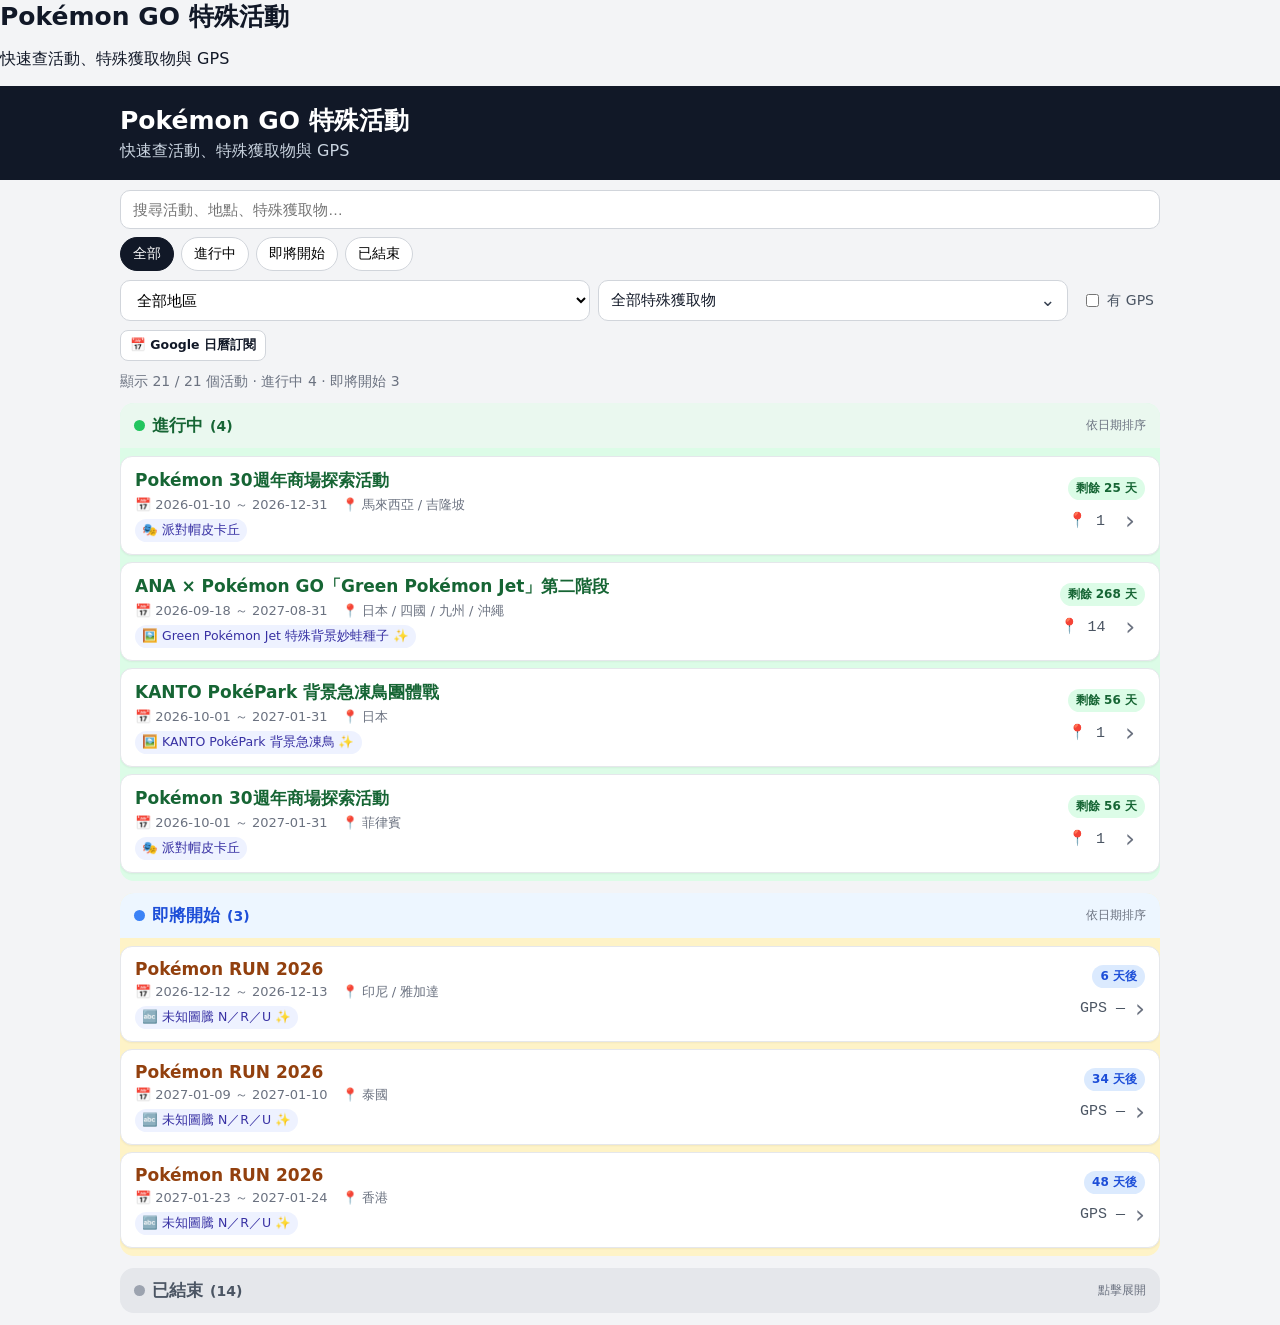
==== index.html @ 762e7114 "Add desktop sidebar shell" ====
<!doctype html><html lang="zh-Hant"><head><meta charset="utf-8"><meta name="viewport" content="width=device-width,initial-scale=1"><meta name="theme-color" content="#111827"><title>Pokémon GO 特殊活動</title><link rel="stylesheet" href="style.css"></head><body>
<div class="appShell"><aside class="desktopSide"><div class="sidebrand"><h1>Pokémon GO 特殊活動</h1><p>快速查活動、特殊獲取物與 GPS</p></div></aside><div class="mainPane"><header><div class="wrap"><h1>Pokémon GO 特殊活動</h1><p>快速查活動、特殊獲取物與 GPS</p></div></header>
<main class="wrap"><section class="toolbar">
<input id="q" type="search" placeholder="搜尋活動、地點、特殊獲取物…">
<div class="quick" id="quick"><button data-status="" class="on">全部</button><button data-status="active">進行中</button><button data-status="upcoming">即將開始</button><button data-status="ended">已結束</button></div>
<div class="filters"><select id="region" aria-label="地區"><option value="">全部地區</option></select><details class="rewardfilter" id="rewardFilter"><summary id="rewardSummary">全部特殊獲取物</summary><div class="rewardmenu" id="rewardMenu"></div></details><label class="toggle"><input id="gpsOnly" type="checkbox"> 有 GPS</label></div>
<details class="calendarbox"><summary class="btn calendarbtn">📅 Google 日曆訂閱</summary><div class="calendarhelp"><div>① 複製 ICS 訂閱網址</div><div>② Google Calendar「其他日曆」→「透過網址」</div><div>③ 貼上網址並新增日曆</div><input id="calendarUrl" class="calendarurl" type="text" readonly value="https://sometools-fox.github.io/pokemon-go-special-events/calendar.ics"><button id="copyCalendarUrl" class="btn primary" type="button">複製訂閱網址</button></div></details>
</section><div class="summary" id="summary"></div><div id="events"></div><div id="empty" class="empty" hidden>找不到符合條件的活動</div></main></div></div>
<div id="toast" class="toast"></div><script src="app.js"></script></body></html>
---- style.css ----
*{box-sizing:border-box}body{margin:0;background:#f3f4f6;color:#111827;font-family:system-ui,-apple-system,"Noto Sans TC",sans-serif}header{background:#111827;color:#fff;padding:18px 0}.wrap{width:min(1040px,calc(100% - 24px));margin:auto}h1{margin:0;font-size:25px}header p{margin:4px 0 0;color:#cbd5e1}.toolbar{position:sticky;top:0;z-index:3;background:#f3f4f6;padding:10px 0 8px}input[type=search],select{width:100%;padding:10px 12px;border:1px solid #d1d5db;border-radius:10px;background:#fff;font-size:15px}.quick{display:flex;gap:7px;overflow:auto;padding:8px 0 1px}.quick button{white-space:nowrap;border:1px solid #d1d5db;background:#fff;border-radius:999px;padding:7px 12px;font-size:14px}.quick button.on{background:#111827;color:#fff;border-color:#111827}.filters{display:grid;grid-template-columns:minmax(180px,1fr) minmax(220px,1fr) auto;gap:8px;margin-top:8px;align-items:center}.toggle{display:flex;align-items:center;gap:5px;margin:0;padding:0 6px;font-size:14px;color:#4b5563;white-space:nowrap}.rewardfilter{position:relative}.rewardfilter>summary{list-style:none;width:100%;padding:10px 36px 10px 12px;border:1px solid #d1d5db;border-radius:10px;background:#fff;font-size:15px;font-weight:400;cursor:pointer;position:relative}.rewardfilter>summary::-webkit-details-marker{display:none}.rewardfilter>summary:after{content:'⌄';position:absolute;right:12px;top:8px;font-size:18px;color:#374151}.rewardmenu{position:absolute;z-index:8;top:calc(100% + 4px);left:0;right:0;max-height:260px;overflow:auto;padding:6px;background:#fff;border:1px solid #d1d5db;border-radius:10px;box-shadow:0 8px 20px #00000018}.rewardmenu label{display:flex;align-items:center;gap:7px;padding:7px 6px;border-radius:7px;font-size:14px;cursor:pointer}.rewardmenu label:hover{background:#f3f4f6}.summary{margin:4px 0 9px;color:#6b7280;font-size:14px}.card{background:#fff;border:1px solid #e5e7eb;border-radius:14px;padding:15px;margin:11px 0;box-shadow:0 1px 2px #0000000d}.top{display:flex;gap:10px;justify-content:space-between;align-items:flex-start}.card h2{font-size:19px;margin:0 0 5px}.meta{font-size:14px;color:#6b7280}.badge{white-space:nowrap;border-radius:999px;padding:4px 9px;font-size:12px;font-weight:700}.active{background:#dcfce7;color:#166534}.upcoming{background:#fef3c7;color:#92400e}.ended{background:#e5e7eb;color:#4b5563}.rewards{margin:10px 0 4px}.reward{display:inline-flex;align-items:center;gap:3px;background:#eef2ff;color:#3730a3;border-radius:999px;padding:4px 8px;margin:2px 3px 2px 0;font-size:12.5px}.reward small{opacity:.68}.details{border-top:1px solid #eee;margin-top:10px;padding-top:9px}summary{cursor:pointer;font-weight:700}.bulk{margin:9px 0 4px}.loc{display:grid;grid-template-columns:minmax(130px,1fr) minmax(150px,.8fr) auto;align-items:center;gap:8px;padding:8px 0;border-bottom:1px dashed #e5e7eb}.loc:last-child{border:0}.locname{font-weight:650}.gps{font:15px ui-monospace,SFMono-Regular,Menlo,monospace;color:#4b5563;white-space:nowrap}.locactions{display:flex;gap:5px}.btn{border:1px solid #d1d5db;background:#fff;border-radius:8px;padding:6px 9px;cursor:pointer;font-size:12.5px}.btn.primary{background:#111827;color:#fff;border-color:#111827}.source{margin-top:10px;font-size:13px}.source a{color:#2563eb;word-break:break-all}.empty{text-align:center;padding:45px;color:#6b7280}.toast{position:fixed;left:50%;bottom:24px;transform:translateX(-50%) translateY(20px);background:#111827;color:#fff;padding:9px 14px;border-radius:999px;font-size:13px;opacity:0;pointer-events:none;transition:.2s;z-index:10}.toast.show{opacity:1;transform:translateX(-50%) translateY(0)}
@media(max-width:650px){header{padding:15px 0}h1{font-size:22px}.wrap{width:min(100% - 12px,1040px)}.toolbar{padding-top:7px}.card{padding:13px 12px;margin:8px 0}.top{display:block}.badge{display:inline-block;margin:4px 0}.card h2{font-size:18px}.reward{font-size:12px;padding:4px 7px}.loc{grid-template-columns:1fr auto;gap:3px 8px;padding:7px 0}.gps{grid-column:1/2}.locactions{grid-column:2;grid-row:1/3}.btn{padding:6px 8px}.locnote{grid-column:1/-1}.filters{grid-template-columns:1fr 1fr;gap:7px}.toggle{grid-column:1/-1;padding:2px 2px}.rewardmenu{position:fixed;left:12px;right:12px;top:auto;max-height:45vh}}
.titlelink{color:inherit;text-decoration:none}.cardfoot{display:flex;align-items:center;justify-content:space-between;border-top:1px solid #eee;margin-top:10px;padding-top:9px}.detailbtn{font-size:13px;font-weight:700;color:#2563eb;text-decoration:none}.detailhead{display:flex;align-items:center;gap:16px}.detailhead h1{font-size:20px}.back{color:#fff;text-decoration:none;font-size:14px}.detailcard{background:#fff;border:1px solid #e5e7eb;border-radius:14px;padding:20px;margin:14px 0}.detailtitle{font-size:25px;margin:0 0 8px}.detailactions{display:flex;gap:8px;flex-wrap:wrap;margin:16px 0}.detailcard section{border-top:1px solid #e5e7eb;margin-top:18px;padding-top:12px}.detailcard h3{margin:0 0 9px;font-size:17px}.detailreward{display:flex;width:max-content;max-width:100%;flex-wrap:wrap}.rewardnote{width:100%;font-size:11px;color:#6b7280;margin-left:22px}@media(max-width:650px){.detailcard{padding:14px 12px;margin:8px 0}.detailtitle{font-size:21px}.detailhead{gap:10px}.detailhead h1{font-size:18px}}
.calendarbox{margin-top:9px}.calendarbtn{font-weight:700}.calendarhelp{margin-top:7px;padding:10px 12px;background:#fff;border:1px solid #d1d5db;border-radius:10px;font-size:13px;line-height:1.7;color:#4b5563}.calendarhelp .btn{margin-top:7px}

.calendarbox>summary{display:inline-block;list-style:none}.calendarbox>summary::-webkit-details-marker{display:none}.calendarurl{width:100%;margin-top:8px;padding:8px 9px;border:1px solid #d1d5db;border-radius:8px;background:#f9fafb;font-size:12px}

.badge.unknown{background:#fee2e2;color:#991b1b}

.eventgroup{margin:12px 0;border-radius:14px;overflow:hidden}.eventgroup>summary{list-style:none;display:flex;justify-content:space-between;align-items:center;padding:11px 14px;background:#eaf8ef;color:#166534;font-size:17px}.eventgroup>summary::-webkit-details-marker{display:none}.eventgroup>summary span{display:flex;align-items:center;gap:7px}.eventgroup>summary i{width:11px;height:11px;border-radius:50%;background:#22c55e}.eventgroup>summary b{font-size:14px}.eventgroup>summary small{font-size:12px;font-weight:500;color:#6b7280}.eventgroup.upcoming>summary{background:#edf6ff;color:#1d4ed8}.eventgroup.upcoming>summary i{background:#3b82f6}.eventgroup.unknown>summary{background:#fff1f2;color:#991b1b}.eventgroup.unknown>summary i{background:#ef4444}.eventgroup.ended>summary{background:#e5e7eb;color:#4b5563}.eventgroup.ended>summary i{background:#9ca3af}.groupcards{padding:1px 0}.compactcard{padding:0;margin:7px 0;border-radius:12px;overflow:hidden}.cardmain{display:flex;align-items:center;justify-content:space-between;gap:12px;padding:12px 14px;color:inherit;text-decoration:none}.compactbody{min-width:0;flex:1}.compacttitle{display:flex;align-items:center;gap:8px}.compacttitle h2{margin:0;font-size:17px;white-space:nowrap;overflow:hidden;text-overflow:ellipsis}.compacttitle .badge{display:none}.compactmeta{display:flex;gap:14px;flex-wrap:wrap;margin-top:4px;color:#6b7280;font-size:13px}.compactrewards{margin-top:5px;white-space:nowrap;overflow:hidden;text-overflow:ellipsis}.compactrewards .reward{margin:0 4px 0 0;padding:3px 7px}.moretag{font-size:12px;color:#6b7280}.compactside{display:grid;grid-template-columns:auto auto;align-items:center;gap:6px 10px;flex:0 0 auto}.countdown{grid-column:1/3;justify-self:end;border-radius:999px;padding:3px 8px;font-size:12px}.countdown.active{background:#dcfce7;color:#166534}.countdown.upcoming{background:#dbeafe;color:#1d4ed8}.gpscount{font:15px ui-monospace,SFMono-Regular,Menlo,monospace;color:#4b5563;white-space:nowrap}.chevron{font-size:25px;color:#6b7280}.compactcard:hover{border-color:#cbd5e1;box-shadow:0 2px 6px #0000000d}
@media(max-width:650px){.eventgroup{margin:8px 0}.eventgroup>summary{padding:10px 11px;font-size:16px}.eventgroup>summary small{display:none}.cardmain{padding:10px;gap:7px}.compacttitle{align-items:flex-start}.compacttitle h2{font-size:15px;white-space:normal;display:-webkit-box;-webkit-line-clamp:2;-webkit-box-orient:vertical}.compacttitle .badge{display:inline-block;margin:0;font-size:10px;padding:3px 6px}.compactmeta{display:block;margin-top:3px;font-size:12px}.compactmeta span{display:block;white-space:nowrap;overflow:hidden;text-overflow:ellipsis}.compactrewards{margin-top:4px}.compactrewards .reward{font-size:11px;padding:3px 5px}.compactside{display:flex;flex-direction:column;gap:4px;align-items:flex-end}.countdown{font-size:10.5px;padding:3px 6px}.gpscount{font-size:14px}.chevron{display:none}}
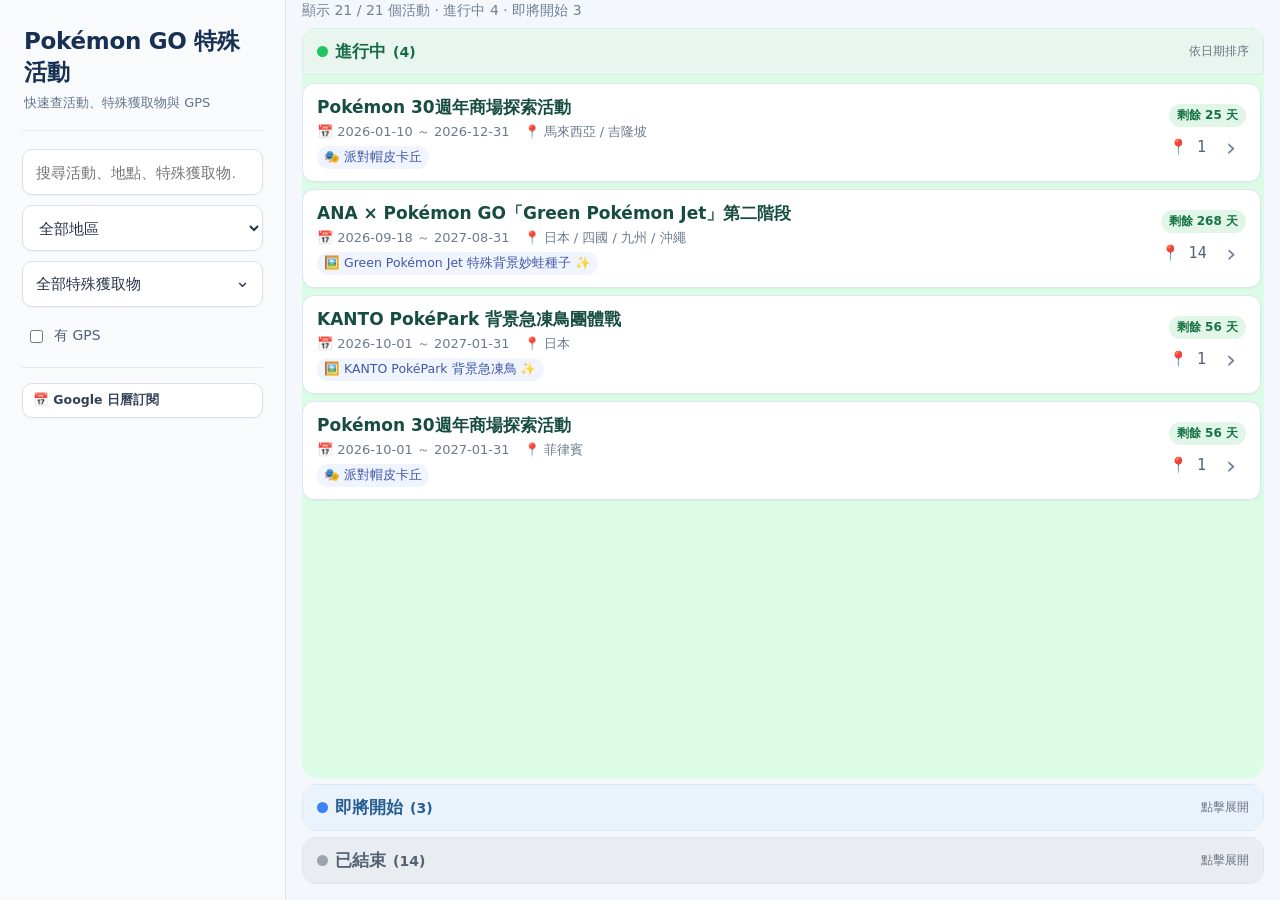
==== commit e9e2c054: "Bust cached desktop CSS and JS assets" ====
--- a/index.html
+++ b/index.html
@@ -1,4 +1,4 @@
-<!doctype html><html lang="zh-Hant"><head><meta charset="utf-8"><meta name="viewport" content="width=device-width,initial-scale=1"><meta name="theme-color" content="#111827"><title>Pokémon GO 特殊活動</title><link rel="stylesheet" href="style.css"></head><body>
+<!doctype html><html lang="zh-Hant"><head><meta charset="utf-8"><meta name="viewport" content="width=device-width,initial-scale=1"><meta name="theme-color" content="#111827"><title>Pokémon GO 特殊活動</title><link rel="stylesheet" href="style.css?v=20261005-2"></head><body>
 <div class="appShell"><aside class="desktopSide"><div class="sidebrand"><h1>Pokémon GO 特殊活動</h1><p>快速查活動、特殊獲取物與 GPS</p></div></aside><div class="mainPane"><header><div class="wrap"><h1>Pokémon GO 特殊活動</h1><p>快速查活動、特殊獲取物與 GPS</p></div></header>
 <main class="wrap"><section class="toolbar">
 <input id="q" type="search" placeholder="搜尋活動、地點、特殊獲取物…">
@@ -6,4 +6,4 @@
 <div class="filters"><select id="region" aria-label="地區"><option value="">全部地區</option></select><details class="rewardfilter" id="rewardFilter"><summary id="rewardSummary">全部特殊獲取物</summary><div class="rewardmenu" id="rewardMenu"></div></details><label class="toggle"><input id="gpsOnly" type="checkbox"> 有 GPS</label></div>
 <details class="calendarbox"><summary class="btn calendarbtn">📅 Google 日曆訂閱</summary><div class="calendarhelp"><div>① 複製 ICS 訂閱網址</div><div>② Google Calendar「其他日曆」→「透過網址」</div><div>③ 貼上網址並新增日曆</div><input id="calendarUrl" class="calendarurl" type="text" readonly value="https://sometools-fox.github.io/pokemon-go-special-events/calendar.ics"><button id="copyCalendarUrl" class="btn primary" type="button">複製訂閱網址</button></div></details>
 </section><div class="summary" id="summary"></div><div id="events"></div><div id="empty" class="empty" hidden>找不到符合條件的活動</div></main></div></div>
-<div id="toast" class="toast"></div><script src="app.js"></script></body></html>+<div id="toast" class="toast"></div><script src="app.js?v=20261005-2"></script></body></html>
--- a/style.css
+++ b/style.css
@@ -9,3 +9,66 @@
 
 .eventgroup{margin:12px 0;border-radius:14px;overflow:hidden}.eventgroup>summary{list-style:none;display:flex;justify-content:space-between;align-items:center;padding:11px 14px;background:#eaf8ef;color:#166534;font-size:17px}.eventgroup>summary::-webkit-details-marker{display:none}.eventgroup>summary span{display:flex;align-items:center;gap:7px}.eventgroup>summary i{width:11px;height:11px;border-radius:50%;background:#22c55e}.eventgroup>summary b{font-size:14px}.eventgroup>summary small{font-size:12px;font-weight:500;color:#6b7280}.eventgroup.upcoming>summary{background:#edf6ff;color:#1d4ed8}.eventgroup.upcoming>summary i{background:#3b82f6}.eventgroup.unknown>summary{background:#fff1f2;color:#991b1b}.eventgroup.unknown>summary i{background:#ef4444}.eventgroup.ended>summary{background:#e5e7eb;color:#4b5563}.eventgroup.ended>summary i{background:#9ca3af}.groupcards{padding:1px 0}.compactcard{padding:0;margin:7px 0;border-radius:12px;overflow:hidden}.cardmain{display:flex;align-items:center;justify-content:space-between;gap:12px;padding:12px 14px;color:inherit;text-decoration:none}.compactbody{min-width:0;flex:1}.compacttitle{display:flex;align-items:center;gap:8px}.compacttitle h2{margin:0;font-size:17px;white-space:nowrap;overflow:hidden;text-overflow:ellipsis}.compacttitle .badge{display:none}.compactmeta{display:flex;gap:14px;flex-wrap:wrap;margin-top:4px;color:#6b7280;font-size:13px}.compactrewards{margin-top:5px;white-space:nowrap;overflow:hidden;text-overflow:ellipsis}.compactrewards .reward{margin:0 4px 0 0;padding:3px 7px}.moretag{font-size:12px;color:#6b7280}.compactside{display:grid;grid-template-columns:auto auto;align-items:center;gap:6px 10px;flex:0 0 auto}.countdown{grid-column:1/3;justify-self:end;border-radius:999px;padding:3px 8px;font-size:12px}.countdown.active{background:#dcfce7;color:#166534}.countdown.upcoming{background:#dbeafe;color:#1d4ed8}.gpscount{font:15px ui-monospace,SFMono-Regular,Menlo,monospace;color:#4b5563;white-space:nowrap}.chevron{font-size:25px;color:#6b7280}.compactcard:hover{border-color:#cbd5e1;box-shadow:0 2px 6px #0000000d}
 @media(max-width:650px){.eventgroup{margin:8px 0}.eventgroup>summary{padding:10px 11px;font-size:16px}.eventgroup>summary small{display:none}.cardmain{padding:10px;gap:7px}.compacttitle{align-items:flex-start}.compacttitle h2{font-size:15px;white-space:normal;display:-webkit-box;-webkit-line-clamp:2;-webkit-box-orient:vertical}.compacttitle .badge{display:inline-block;margin:0;font-size:10px;padding:3px 6px}.compactmeta{display:block;margin-top:3px;font-size:12px}.compactmeta span{display:block;white-space:nowrap;overflow:hidden;text-overflow:ellipsis}.compactrewards{margin-top:4px}.compactrewards .reward{font-size:11px;padding:3px 5px}.compactside{display:flex;flex-direction:column;gap:4px;align-items:flex-end}.countdown{font-size:10.5px;padding:3px 6px}.gpscount{font-size:14px}.chevron{display:none}}
+
+.desktopSide{display:none}
+@media(min-width:801px){
+body{overflow:hidden}.appShell{height:100vh;display:grid;grid-template-columns:270px minmax(0,1fr);max-width:1500px;margin:auto}.desktopSide{display:block;background:#111827;color:#fff;padding:22px 18px;height:100vh}.sidebrand h1{font-size:22px}.sidebrand p{margin:5px 0 20px;color:#cbd5e1;font-size:13px}.mainPane{min-width:0;height:100vh}.mainPane>header{display:none}.mainPane>.wrap{width:100%;height:100vh;padding:0 14px;margin:0;display:flex;flex-direction:column}.toolbar{position:static;padding:14px 0 8px}.quick{display:none}.filters{grid-template-columns:1fr;gap:8px}.toggle{padding:3px 2px}.calendarbox{margin-top:8px}.summary{margin:2px 0 8px}.mainPane #events{min-height:0;flex:1;display:flex;flex-direction:column;padding-bottom:10px}.eventgroup{margin:0 0 6px;flex:0 0 auto}.eventgroup[open]{min-height:0;flex:1;display:flex;flex-direction:column}.eventgroup[open]>.groupcards{min-height:0;overflow-y:auto;overscroll-behavior:contain;padding-right:3px}.eventgroup>summary{flex:0 0 auto}.compactcard:first-child{margin-top:7px}.compactcard:last-child{margin-bottom:7px}
+}
+@media(min-width:801px){
+.desktopSide .toolbar{display:block}
+}
+
+@media(min-width:801px){
+body{background:#eef2f7;color:#172033}.appShell{max-width:none;grid-template-columns:286px minmax(0,1fr);background:#f7f9fc}.desktopSide{background:#f8fafc;color:#172033;border-right:1px solid #dbe3ee;padding:24px 20px;box-shadow:3px 0 14px #0f172a0a}.sidebrand{padding:2px 2px 18px;border-bottom:1px solid #e2e8f0;margin-bottom:14px}.sidebrand h1{color:#172033;font-size:23px;letter-spacing:-.3px}.sidebrand p{color:#64748b;margin:5px 0 0}.desktopSide .toolbar{background:transparent;padding:0}.desktopSide input[type=search],.desktopSide select,.desktopSide .rewardfilter>summary{border-color:#d7dee9;background:#fff;color:#263244;box-shadow:0 1px 2px #0f172a08}.desktopSide input[type=search]:focus,.desktopSide select:focus{outline:2px solid #bfdbfe;border-color:#93c5fd}.desktopSide .filters{margin-top:9px}.desktopSide .toggle{color:#475569;padding:5px 3px}.desktopSide .calendarbox{border-top:1px solid #e2e8f0;margin-top:12px;padding-top:12px}.desktopSide .calendarbtn{background:#fff;color:#334155;border-color:#d7dee9;padding:8px 10px}.desktopSide .calendarhelp{box-shadow:0 6px 18px #0f172a0d}.mainPane{background:#f7f9fc}.summary{color:#64748b}.eventgroup>summary{border:1px solid transparent}.eventgroup.active>summary{background:#e8f7ef;color:#18734a;border-color:#d5efe1}.eventgroup.upcoming>summary{background:#eaf3fc;color:#27649a;border-color:#d9e9f7}.eventgroup.ended>summary{background:#eef1f5;color:#5d6878;border-color:#e0e5eb}.compactcard{border-color:#e1e7ef;box-shadow:0 1px 3px #0f172a0a}.compacttitle h2{color:#173f36}.compactmeta{color:#69778a}.compactrewards .reward{background:#f0f4ff;color:#4058a6}.countdown.active{background:#e1f6e9;color:#177245}.countdown.upcoming{background:#e4f0fb;color:#28679c}.gpscount{color:#536174}.chevron{color:#718096}
+}
+
+/* Desktop sidebar visual reset */
+@media(min-width:801px){
+html,body{background:#f4f7fb!important}
+.appShell{background:#f4f7fb!important}
+.desktopSide{
+  background:#f8fafc!important;color:#1e293b!important;
+  border-right:1px solid #dbe3ec!important;box-shadow:2px 0 10px rgba(15,23,42,.04)!important;
+  padding:26px 22px!important
+}
+.sidebrand{padding:0 2px 18px!important;margin:0 0 18px!important;border-bottom:1px solid #e2e8f0!important}
+.sidebrand h1{color:#183153!important;font-size:23px!important;font-weight:750!important;margin:0!important}
+.sidebrand p{color:#64748b!important;margin:6px 0 0!important}
+.desktopSide .toolbar{
+  background:transparent!important;border:0!important;border-radius:0!important;
+  box-shadow:none!important;padding:0!important;margin:0!important
+}
+.desktopSide .toolbar>*{background:transparent}
+.desktopSide .filters{background:transparent!important;margin-top:10px!important;gap:10px!important}
+.desktopSide input[type="search"],.desktopSide select,.desktopSide .rewardfilter>summary{
+  width:100%;min-height:46px;background:#fff!important;color:#253247!important;
+  border:1px solid #d8e0ea!important;border-radius:10px!important;
+  box-shadow:0 1px 2px rgba(15,23,42,.035)!important
+}
+.desktopSide input[type="search"]{padding:0 13px!important}
+.desktopSide .rewardfilter{background:transparent!important}
+.desktopSide .rewardfilter>summary{display:flex!important;align-items:center!important;padding:0 13px!important}
+.desktopSide .rewardmenu{border-color:#d8e0ea!important;box-shadow:0 8px 22px rgba(15,23,42,.10)!important}
+.desktopSide .toggle{
+  background:transparent!important;color:#526176!important;
+  min-height:38px;display:flex;align-items:center;gap:8px;padding:2px 4px!important
+}
+.desktopSide .calendarbox{
+  background:transparent!important;border:0!important;border-top:1px solid #e2e8f0!important;
+  padding:15px 0 0!important;margin:12px 0 0!important
+}
+.desktopSide .calendarbtn{
+  width:100%;justify-content:flex-start;background:#fff!important;color:#334155!important;
+  border:1px solid #d8e0ea!important;border-radius:10px!important;box-shadow:0 1px 2px rgba(15,23,42,.035)!important
+}
+.desktopSide .calendarhelp{background:#fff!important;border-color:#d8e0ea!important}
+.mainPane{background:#f4f7fb!important}
+.mainPane>.wrap{padding-left:16px!important;padding-right:16px!important}
+.summary{color:#708095!important}
+.eventgroup.active>summary{background:#e9f6ef!important;color:#176b47!important}
+.eventgroup.upcoming>summary{background:#eaf2fb!important;color:#275f92!important}
+.eventgroup.ended>summary{background:#e9edf2!important;color:#536171!important}
+.compactcard{background:#fff!important;border-color:#dde5ee!important}
+.compacttitle h2{color:#174c40!important}
+.compactmeta{color:#6c7a8d!important}
+}
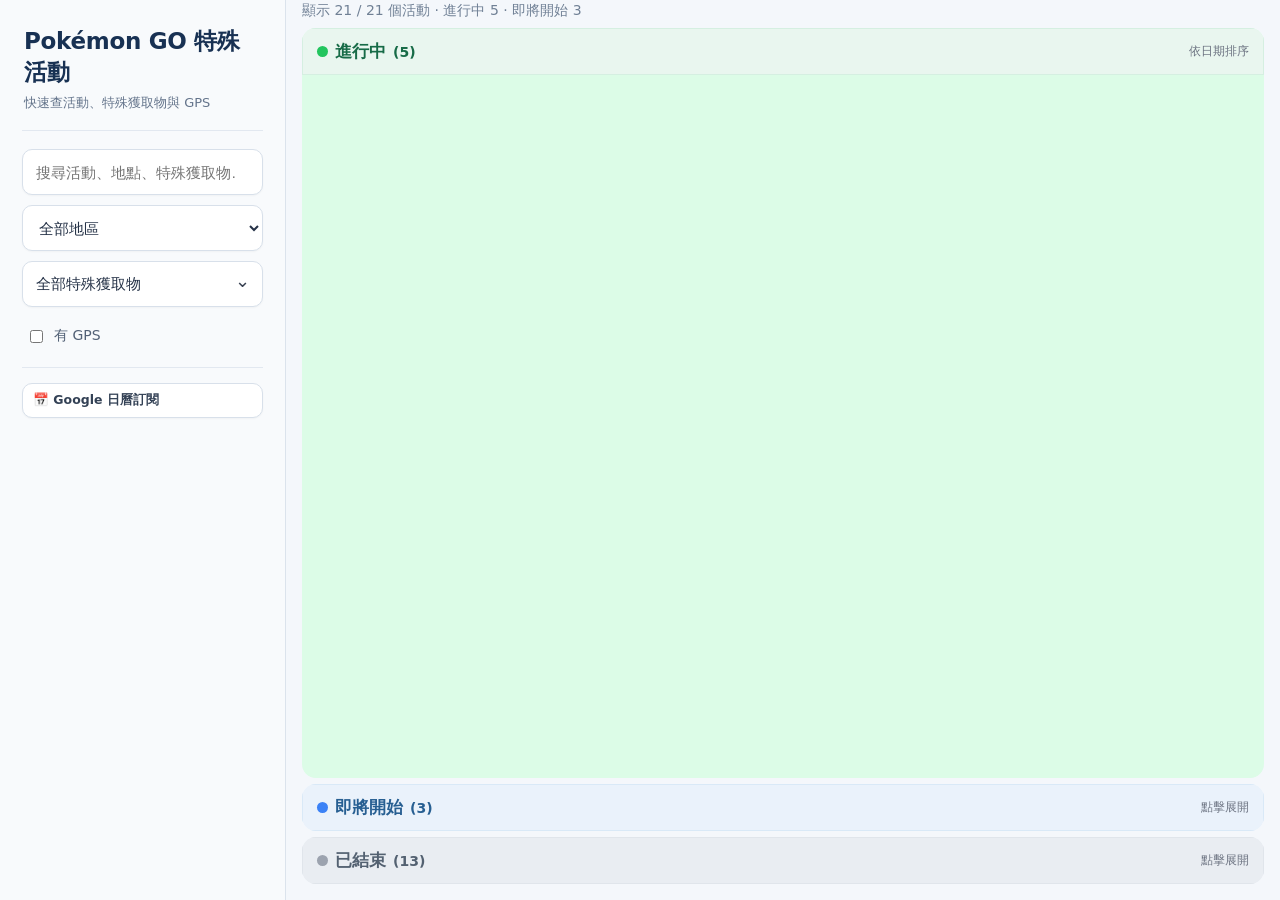
==== commit 66fc7817: "Bust cache for event scrolling fix" ====
--- a/index.html
+++ b/index.html
@@ -1,4 +1,4 @@
-<!doctype html><html lang="zh-Hant"><head><meta charset="utf-8"><meta name="viewport" content="width=device-width,initial-scale=1"><meta name="theme-color" content="#111827"><title>Pokémon GO 特殊活動</title><link rel="stylesheet" href="style.css?v=20261005-2"></head><body>
+<!doctype html><html lang="zh-Hant"><head><meta charset="utf-8"><meta name="viewport" content="width=device-width,initial-scale=1"><meta name="theme-color" content="#111827"><title>Pokémon GO 特殊活動</title><link rel="stylesheet" href="style.css?v=20261006-1"></head><body>
 <div class="appShell"><aside class="desktopSide"><div class="sidebrand"><h1>Pokémon GO 特殊活動</h1><p>快速查活動、特殊獲取物與 GPS</p></div></aside><div class="mainPane"><header><div class="wrap"><h1>Pokémon GO 特殊活動</h1><p>快速查活動、特殊獲取物與 GPS</p></div></header>
 <main class="wrap"><section class="toolbar">
 <input id="q" type="search" placeholder="搜尋活動、地點、特殊獲取物…">
@@ -6,4 +6,4 @@
 <div class="filters"><select id="region" aria-label="地區"><option value="">全部地區</option></select><details class="rewardfilter" id="rewardFilter"><summary id="rewardSummary">全部特殊獲取物</summary><div class="rewardmenu" id="rewardMenu"></div></details><label class="toggle"><input id="gpsOnly" type="checkbox"> 有 GPS</label></div>
 <details class="calendarbox"><summary class="btn calendarbtn">📅 Google 日曆訂閱</summary><div class="calendarhelp"><div>① 複製 ICS 訂閱網址</div><div>② Google Calendar「其他日曆」→「透過網址」</div><div>③ 貼上網址並新增日曆</div><input id="calendarUrl" class="calendarurl" type="text" readonly value="https://sometools-fox.github.io/pokemon-go-special-events/calendar.ics"><button id="copyCalendarUrl" class="btn primary" type="button">複製訂閱網址</button></div></details>
 </section><div class="summary" id="summary"></div><div id="events"></div><div id="empty" class="empty" hidden>找不到符合條件的活動</div></main></div></div>
-<div id="toast" class="toast"></div><script src="app.js?v=20261005-2"></script></body></html>+<div id="toast" class="toast"></div><script src="app.js?v=20261006-1"></script></body></html>
--- a/style.css
+++ b/style.css
@@ -72,3 +72,19 @@
 .compacttitle h2{color:#174c40!important}
 .compactmeta{color:#6c7a8d!important}
 }
+
+
+/* Desktop event-list scrolling fix */
+@media(min-width:801px){
+.mainPane>.wrap{overflow:hidden!important}
+.mainPane #events{overflow:hidden!important}
+.eventgroup[open]{overflow:hidden!important}
+.eventgroup[open]>.groupcards{
+  flex:1 1 auto!important;
+  height:0!important;
+  min-height:0!important;
+  overflow-y:auto!important;
+  overflow-x:hidden!important;
+  scrollbar-gutter:stable;
+}
+}
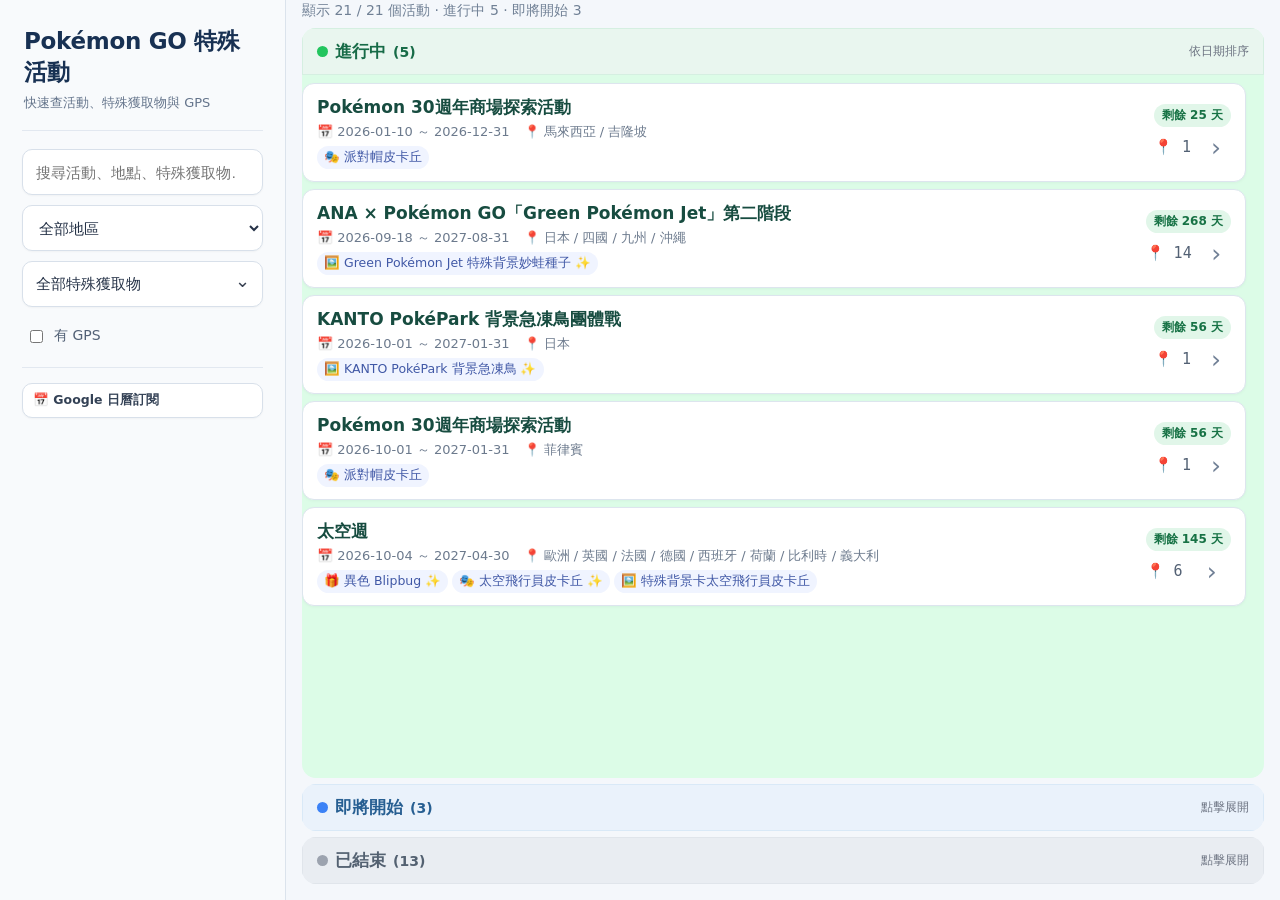
==== commit 04f835f4: "Refresh assets after desktop scroll correction" ====
--- a/index.html
+++ b/index.html
@@ -1,4 +1,4 @@
-<!doctype html><html lang="zh-Hant"><head><meta charset="utf-8"><meta name="viewport" content="width=device-width,initial-scale=1"><meta name="theme-color" content="#111827"><title>Pokémon GO 特殊活動</title><link rel="stylesheet" href="style.css?v=20261006-1"></head><body>
+<!doctype html><html lang="zh-Hant"><head><meta charset="utf-8"><meta name="viewport" content="width=device-width,initial-scale=1"><meta name="theme-color" content="#111827"><title>Pokémon GO 特殊活動</title><link rel="stylesheet" href="style.css?v=20261006-2"></head><body>
 <div class="appShell"><aside class="desktopSide"><div class="sidebrand"><h1>Pokémon GO 特殊活動</h1><p>快速查活動、特殊獲取物與 GPS</p></div></aside><div class="mainPane"><header><div class="wrap"><h1>Pokémon GO 特殊活動</h1><p>快速查活動、特殊獲取物與 GPS</p></div></header>
 <main class="wrap"><section class="toolbar">
 <input id="q" type="search" placeholder="搜尋活動、地點、特殊獲取物…">
@@ -6,4 +6,4 @@
 <div class="filters"><select id="region" aria-label="地區"><option value="">全部地區</option></select><details class="rewardfilter" id="rewardFilter"><summary id="rewardSummary">全部特殊獲取物</summary><div class="rewardmenu" id="rewardMenu"></div></details><label class="toggle"><input id="gpsOnly" type="checkbox"> 有 GPS</label></div>
 <details class="calendarbox"><summary class="btn calendarbtn">📅 Google 日曆訂閱</summary><div class="calendarhelp"><div>① 複製 ICS 訂閱網址</div><div>② Google Calendar「其他日曆」→「透過網址」</div><div>③ 貼上網址並新增日曆</div><input id="calendarUrl" class="calendarurl" type="text" readonly value="https://sometools-fox.github.io/pokemon-go-special-events/calendar.ics"><button id="copyCalendarUrl" class="btn primary" type="button">複製訂閱網址</button></div></details>
 </section><div class="summary" id="summary"></div><div id="events"></div><div id="empty" class="empty" hidden>找不到符合條件的活動</div></main></div></div>
-<div id="toast" class="toast"></div><script src="app.js?v=20261006-1"></script></body></html>+<div id="toast" class="toast"></div><script src="app.js?v=20261006-2"></script></body></html>
--- a/style.css
+++ b/style.css
@@ -77,11 +77,10 @@
 /* Desktop event-list scrolling fix */
 @media(min-width:801px){
 .mainPane>.wrap{overflow:hidden!important}
-.mainPane #events{overflow:hidden!important}
-.eventgroup[open]{overflow:hidden!important}
+.mainPane #events{min-height:0!important;overflow:hidden!important}
+.eventgroup[open]{min-height:0!important;overflow:hidden!important}
 .eventgroup[open]>.groupcards{
-  flex:1 1 auto!important;
-  height:0!important;
+  flex:1 1 0!important;
   min-height:0!important;
   overflow-y:auto!important;
   overflow-x:hidden!important;
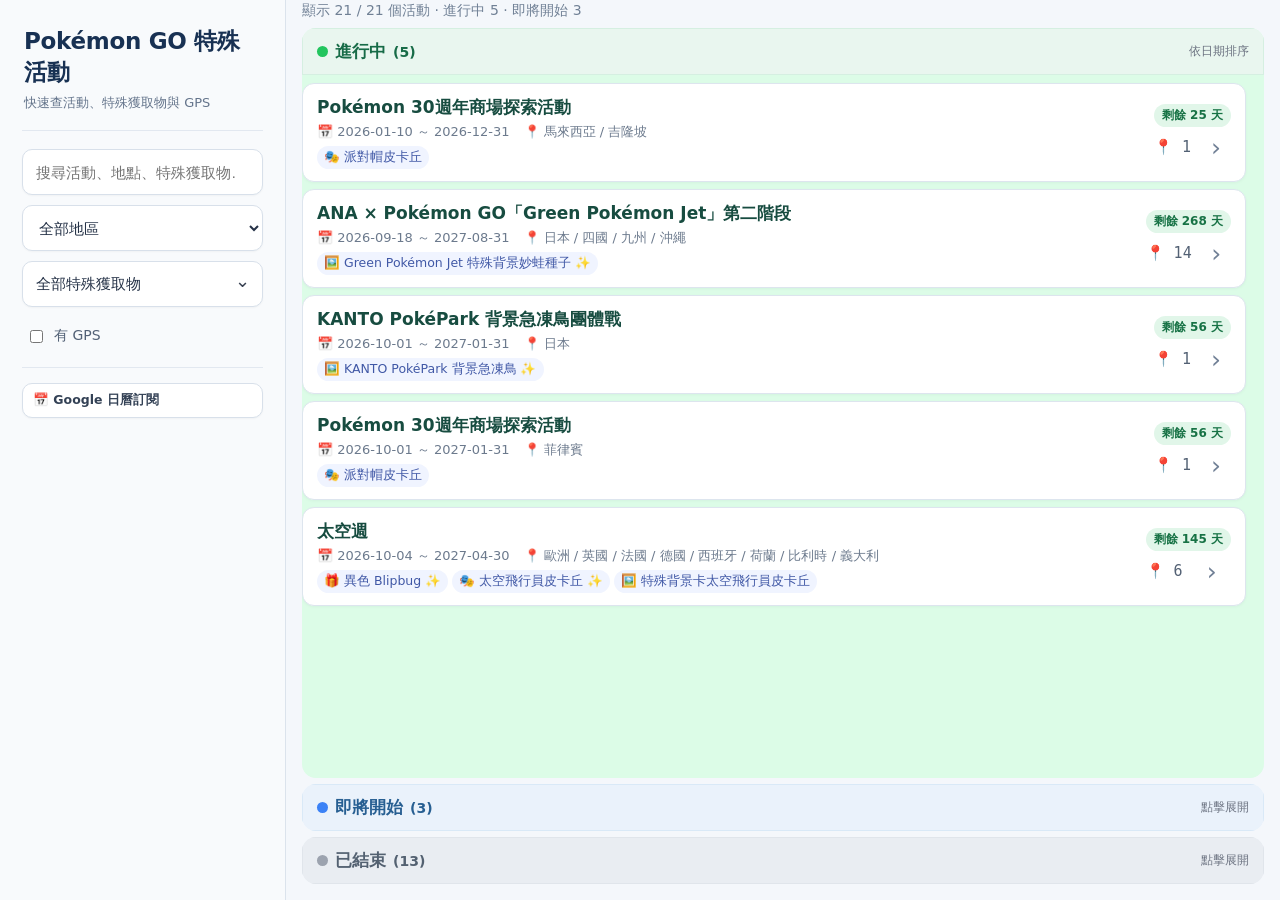
==== commit d99c2af3: "Refresh assets after desktop CSS consolidation" ====
--- a/index.html
+++ b/index.html
@@ -1,4 +1,4 @@
-<!doctype html><html lang="zh-Hant"><head><meta charset="utf-8"><meta name="viewport" content="width=device-width,initial-scale=1"><meta name="theme-color" content="#111827"><title>Pokémon GO 特殊活動</title><link rel="stylesheet" href="style.css?v=20261006-2"></head><body>
+<!doctype html><html lang="zh-Hant"><head><meta charset="utf-8"><meta name="viewport" content="width=device-width,initial-scale=1"><meta name="theme-color" content="#111827"><title>Pokémon GO 特殊活動</title><link rel="stylesheet" href="style.css?v=20261006-3"></head><body>
 <div class="appShell"><aside class="desktopSide"><div class="sidebrand"><h1>Pokémon GO 特殊活動</h1><p>快速查活動、特殊獲取物與 GPS</p></div></aside><div class="mainPane"><header><div class="wrap"><h1>Pokémon GO 特殊活動</h1><p>快速查活動、特殊獲取物與 GPS</p></div></header>
 <main class="wrap"><section class="toolbar">
 <input id="q" type="search" placeholder="搜尋活動、地點、特殊獲取物…">
@@ -6,4 +6,4 @@
 <div class="filters"><select id="region" aria-label="地區"><option value="">全部地區</option></select><details class="rewardfilter" id="rewardFilter"><summary id="rewardSummary">全部特殊獲取物</summary><div class="rewardmenu" id="rewardMenu"></div></details><label class="toggle"><input id="gpsOnly" type="checkbox"> 有 GPS</label></div>
 <details class="calendarbox"><summary class="btn calendarbtn">📅 Google 日曆訂閱</summary><div class="calendarhelp"><div>① 複製 ICS 訂閱網址</div><div>② Google Calendar「其他日曆」→「透過網址」</div><div>③ 貼上網址並新增日曆</div><input id="calendarUrl" class="calendarurl" type="text" readonly value="https://sometools-fox.github.io/pokemon-go-special-events/calendar.ics"><button id="copyCalendarUrl" class="btn primary" type="button">複製訂閱網址</button></div></details>
 </section><div class="summary" id="summary"></div><div id="events"></div><div id="empty" class="empty" hidden>找不到符合條件的活動</div></main></div></div>
-<div id="toast" class="toast"></div><script src="app.js?v=20261006-2"></script></body></html>+<div id="toast" class="toast"></div><script src="app.js?v=20261006-3"></script></body></html>
--- a/style.css
+++ b/style.css
@@ -11,79 +11,168 @@
 @media(max-width:650px){.eventgroup{margin:8px 0}.eventgroup>summary{padding:10px 11px;font-size:16px}.eventgroup>summary small{display:none}.cardmain{padding:10px;gap:7px}.compacttitle{align-items:flex-start}.compacttitle h2{font-size:15px;white-space:normal;display:-webkit-box;-webkit-line-clamp:2;-webkit-box-orient:vertical}.compacttitle .badge{display:inline-block;margin:0;font-size:10px;padding:3px 6px}.compactmeta{display:block;margin-top:3px;font-size:12px}.compactmeta span{display:block;white-space:nowrap;overflow:hidden;text-overflow:ellipsis}.compactrewards{margin-top:4px}.compactrewards .reward{font-size:11px;padding:3px 5px}.compactside{display:flex;flex-direction:column;gap:4px;align-items:flex-end}.countdown{font-size:10.5px;padding:3px 6px}.gpscount{font-size:14px}.chevron{display:none}}
 
 .desktopSide{display:none}
+
+/* Desktop layout: single source of truth */
 @media(min-width:801px){
-body{overflow:hidden}.appShell{height:100vh;display:grid;grid-template-columns:270px minmax(0,1fr);max-width:1500px;margin:auto}.desktopSide{display:block;background:#111827;color:#fff;padding:22px 18px;height:100vh}.sidebrand h1{font-size:22px}.sidebrand p{margin:5px 0 20px;color:#cbd5e1;font-size:13px}.mainPane{min-width:0;height:100vh}.mainPane>header{display:none}.mainPane>.wrap{width:100%;height:100vh;padding:0 14px;margin:0;display:flex;flex-direction:column}.toolbar{position:static;padding:14px 0 8px}.quick{display:none}.filters{grid-template-columns:1fr;gap:8px}.toggle{padding:3px 2px}.calendarbox{margin-top:8px}.summary{margin:2px 0 8px}.mainPane #events{min-height:0;flex:1;display:flex;flex-direction:column;padding-bottom:10px}.eventgroup{margin:0 0 6px;flex:0 0 auto}.eventgroup[open]{min-height:0;flex:1;display:flex;flex-direction:column}.eventgroup[open]>.groupcards{min-height:0;overflow-y:auto;overscroll-behavior:contain;padding-right:3px}.eventgroup>summary{flex:0 0 auto}.compactcard:first-child{margin-top:7px}.compactcard:last-child{margin-bottom:7px}
+  html,body{height:100%;overflow:hidden;background:#f4f7fb;color:#172033}
+
+  .appShell{
+    height:100vh;
+    display:grid;
+    grid-template-columns:286px minmax(0,1fr);
+    background:#f4f7fb
+  }
+
+  .desktopSide{
+    display:flex;
+    flex-direction:column;
+    height:100vh;
+    overflow-y:auto;
+    background:#f8fafc;
+    color:#1e293b;
+    border-right:1px solid #dbe3ec;
+    box-shadow:2px 0 10px rgba(15,23,42,.04);
+    padding:26px 22px
+  }
+
+  .sidebrand{
+    flex:0 0 auto;
+    padding:0 2px 18px;
+    margin:0 0 18px;
+    border-bottom:1px solid #e2e8f0
+  }
+  .sidebrand h1{margin:0;color:#183153;font-size:23px;font-weight:750;letter-spacing:-.3px}
+  .sidebrand p{margin:6px 0 0;color:#64748b;font-size:13px}
+
+  .desktopSide .toolbar{
+    position:static;
+    flex:0 0 auto;
+    display:block;
+    margin:0;
+    padding:0;
+    background:transparent
+  }
+  .desktopSide .quick{display:none}
+  .desktopSide .filters{grid-template-columns:1fr;gap:10px;margin-top:10px}
+  .desktopSide input[type="search"],
+  .desktopSide select,
+  .desktopSide .rewardfilter>summary{
+    width:100%;
+    min-height:46px;
+    background:#fff;
+    color:#253247;
+    border:1px solid #d8e0ea;
+    border-radius:10px;
+    box-shadow:0 1px 2px rgba(15,23,42,.035)
+  }
+  .desktopSide input[type="search"]{padding:0 13px}
+  .desktopSide input[type="search"]:focus,
+  .desktopSide select:focus{outline:2px solid #bfdbfe;border-color:#93c5fd}
+  .desktopSide .rewardfilter{background:transparent}
+  .desktopSide .rewardfilter>summary{display:flex;align-items:center;padding:0 13px}
+  .desktopSide .rewardmenu{border-color:#d8e0ea;box-shadow:0 8px 22px rgba(15,23,42,.10)}
+  .desktopSide .toggle{
+    min-height:38px;
+    display:flex;
+    align-items:center;
+    gap:8px;
+    padding:2px 4px;
+    color:#526176;
+    background:transparent
+  }
+  .desktopSide .calendarbox{
+    margin:12px 0 0;
+    padding:15px 0 0;
+    border:0;
+    border-top:1px solid #e2e8f0;
+    background:transparent
+  }
+  .desktopSide .calendarbtn{
+    width:100%;
+    justify-content:flex-start;
+    padding:8px 10px;
+    background:#fff;
+    color:#334155;
+    border-color:#d8e0ea;
+    border-radius:10px;
+    box-shadow:0 1px 2px rgba(15,23,42,.035)
+  }
+  .desktopSide .calendarhelp{background:#fff;border-color:#d8e0ea}
+
+  .mainPane{
+    min-width:0;
+    height:100vh;
+    overflow:hidden;
+    background:#f4f7fb
+  }
+  .mainPane>header{display:none}
+  .mainPane>.wrap{
+    width:100%;
+    height:100%;
+    min-height:0;
+    margin:0;
+    padding:0 16px 10px;
+    display:flex;
+    flex-direction:column;
+    overflow:hidden
+  }
+
+  .mainPane .summary{
+    flex:0 0 auto;
+    margin:2px 0 8px;
+    color:#708095
+  }
+
+  .mainPane #events{
+    flex:1 1 auto;
+    min-height:0;
+    display:flex;
+    flex-direction:column;
+    overflow:hidden
+  }
+
+  .eventgroup{
+    flex:0 0 auto;
+    min-height:0;
+    margin:0 0 6px;
+    border-radius:14px;
+    overflow:hidden
+  }
+  .eventgroup>summary{flex:0 0 auto;border:1px solid transparent}
+  .eventgroup.active>summary{background:#e9f6ef;color:#176b47;border-color:#d5efe1}
+  .eventgroup.upcoming>summary{background:#eaf2fb;color:#275f92;border-color:#d9e9f7}
+  .eventgroup.ended>summary{background:#e9edf2;color:#536171;border-color:#e0e5eb}
+
+  .eventgroup[open]{
+    flex:1 1 auto;
+    min-height:0;
+    display:flex;
+    flex-direction:column;
+    overflow:hidden
+  }
+  .eventgroup[open]>.groupcards{
+    flex:1 1 auto;
+    min-height:0;
+    overflow-y:auto;
+    overflow-x:hidden;
+    overscroll-behavior:contain;
+    scrollbar-gutter:stable;
+    padding:1px 3px 1px 0
+  }
+
+  .compactcard{
+    flex:0 0 auto;
+    background:#fff;
+    border-color:#dde5ee;
+    box-shadow:0 1px 3px rgba(15,23,42,.04)
+  }
+  .compactcard:first-child{margin-top:7px}
+  .compactcard:last-child{margin-bottom:7px}
+  .compacttitle h2{color:#174c40}
+  .compactmeta{color:#6c7a8d}
+  .compactrewards .reward{background:#f0f4ff;color:#4058a6}
+  .countdown.active{background:#e1f6e9;color:#177245}
+  .countdown.upcoming{background:#e4f0fb;color:#28679c}
+  .gpscount{color:#536174}
+  .chevron{color:#718096}
 }
-@media(min-width:801px){
-.desktopSide .toolbar{display:block}
-}
-
-@media(min-width:801px){
-body{background:#eef2f7;color:#172033}.appShell{max-width:none;grid-template-columns:286px minmax(0,1fr);background:#f7f9fc}.desktopSide{background:#f8fafc;color:#172033;border-right:1px solid #dbe3ee;padding:24px 20px;box-shadow:3px 0 14px #0f172a0a}.sidebrand{padding:2px 2px 18px;border-bottom:1px solid #e2e8f0;margin-bottom:14px}.sidebrand h1{color:#172033;font-size:23px;letter-spacing:-.3px}.sidebrand p{color:#64748b;margin:5px 0 0}.desktopSide .toolbar{background:transparent;padding:0}.desktopSide input[type=search],.desktopSide select,.desktopSide .rewardfilter>summary{border-color:#d7dee9;background:#fff;color:#263244;box-shadow:0 1px 2px #0f172a08}.desktopSide input[type=search]:focus,.desktopSide select:focus{outline:2px solid #bfdbfe;border-color:#93c5fd}.desktopSide .filters{margin-top:9px}.desktopSide .toggle{color:#475569;padding:5px 3px}.desktopSide .calendarbox{border-top:1px solid #e2e8f0;margin-top:12px;padding-top:12px}.desktopSide .calendarbtn{background:#fff;color:#334155;border-color:#d7dee9;padding:8px 10px}.desktopSide .calendarhelp{box-shadow:0 6px 18px #0f172a0d}.mainPane{background:#f7f9fc}.summary{color:#64748b}.eventgroup>summary{border:1px solid transparent}.eventgroup.active>summary{background:#e8f7ef;color:#18734a;border-color:#d5efe1}.eventgroup.upcoming>summary{background:#eaf3fc;color:#27649a;border-color:#d9e9f7}.eventgroup.ended>summary{background:#eef1f5;color:#5d6878;border-color:#e0e5eb}.compactcard{border-color:#e1e7ef;box-shadow:0 1px 3px #0f172a0a}.compacttitle h2{color:#173f36}.compactmeta{color:#69778a}.compactrewards .reward{background:#f0f4ff;color:#4058a6}.countdown.active{background:#e1f6e9;color:#177245}.countdown.upcoming{background:#e4f0fb;color:#28679c}.gpscount{color:#536174}.chevron{color:#718096}
-}
-
-/* Desktop sidebar visual reset */
-@media(min-width:801px){
-html,body{background:#f4f7fb!important}
-.appShell{background:#f4f7fb!important}
-.desktopSide{
-  background:#f8fafc!important;color:#1e293b!important;
-  border-right:1px solid #dbe3ec!important;box-shadow:2px 0 10px rgba(15,23,42,.04)!important;
-  padding:26px 22px!important
-}
-.sidebrand{padding:0 2px 18px!important;margin:0 0 18px!important;border-bottom:1px solid #e2e8f0!important}
-.sidebrand h1{color:#183153!important;font-size:23px!important;font-weight:750!important;margin:0!important}
-.sidebrand p{color:#64748b!important;margin:6px 0 0!important}
-.desktopSide .toolbar{
-  background:transparent!important;border:0!important;border-radius:0!important;
-  box-shadow:none!important;padding:0!important;margin:0!important
-}
-.desktopSide .toolbar>*{background:transparent}
-.desktopSide .filters{background:transparent!important;margin-top:10px!important;gap:10px!important}
-.desktopSide input[type="search"],.desktopSide select,.desktopSide .rewardfilter>summary{
-  width:100%;min-height:46px;background:#fff!important;color:#253247!important;
-  border:1px solid #d8e0ea!important;border-radius:10px!important;
-  box-shadow:0 1px 2px rgba(15,23,42,.035)!important
-}
-.desktopSide input[type="search"]{padding:0 13px!important}
-.desktopSide .rewardfilter{background:transparent!important}
-.desktopSide .rewardfilter>summary{display:flex!important;align-items:center!important;padding:0 13px!important}
-.desktopSide .rewardmenu{border-color:#d8e0ea!important;box-shadow:0 8px 22px rgba(15,23,42,.10)!important}
-.desktopSide .toggle{
-  background:transparent!important;color:#526176!important;
-  min-height:38px;display:flex;align-items:center;gap:8px;padding:2px 4px!important
-}
-.desktopSide .calendarbox{
-  background:transparent!important;border:0!important;border-top:1px solid #e2e8f0!important;
-  padding:15px 0 0!important;margin:12px 0 0!important
-}
-.desktopSide .calendarbtn{
-  width:100%;justify-content:flex-start;background:#fff!important;color:#334155!important;
-  border:1px solid #d8e0ea!important;border-radius:10px!important;box-shadow:0 1px 2px rgba(15,23,42,.035)!important
-}
-.desktopSide .calendarhelp{background:#fff!important;border-color:#d8e0ea!important}
-.mainPane{background:#f4f7fb!important}
-.mainPane>.wrap{padding-left:16px!important;padding-right:16px!important}
-.summary{color:#708095!important}
-.eventgroup.active>summary{background:#e9f6ef!important;color:#176b47!important}
-.eventgroup.upcoming>summary{background:#eaf2fb!important;color:#275f92!important}
-.eventgroup.ended>summary{background:#e9edf2!important;color:#536171!important}
-.compactcard{background:#fff!important;border-color:#dde5ee!important}
-.compacttitle h2{color:#174c40!important}
-.compactmeta{color:#6c7a8d!important}
-}
-
-
-/* Desktop event-list scrolling fix */
-@media(min-width:801px){
-.mainPane>.wrap{overflow:hidden!important}
-.mainPane #events{min-height:0!important;overflow:hidden!important}
-.eventgroup[open]{min-height:0!important;overflow:hidden!important}
-.eventgroup[open]>.groupcards{
-  flex:1 1 0!important;
-  min-height:0!important;
-  overflow-y:auto!important;
-  overflow-x:hidden!important;
-  scrollbar-gutter:stable;
-}
-}
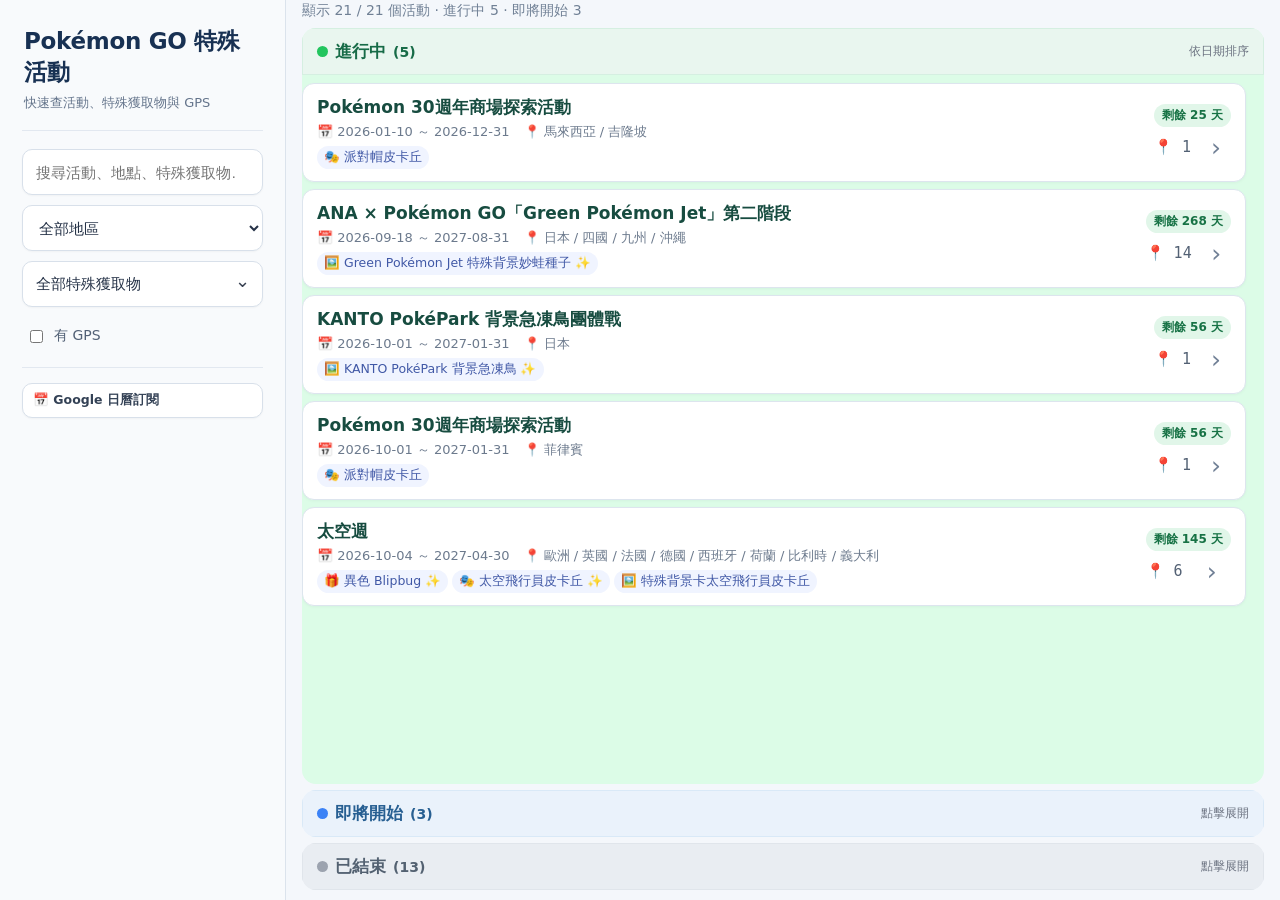
==== commit 7b63aefa: "Refresh assets for desktop scroll sizing" ====
--- a/index.html
+++ b/index.html
@@ -1,4 +1,4 @@
-<!doctype html><html lang="zh-Hant"><head><meta charset="utf-8"><meta name="viewport" content="width=device-width,initial-scale=1"><meta name="theme-color" content="#111827"><title>Pokémon GO 特殊活動</title><link rel="stylesheet" href="style.css?v=20261006-3"></head><body>
+<!doctype html><html lang="zh-Hant"><head><meta charset="utf-8"><meta name="viewport" content="width=device-width,initial-scale=1"><meta name="theme-color" content="#111827"><title>Pokémon GO 特殊活動</title><link rel="stylesheet" href="style.css?v=20261006-4"></head><body>
 <div class="appShell"><aside class="desktopSide"><div class="sidebrand"><h1>Pokémon GO 特殊活動</h1><p>快速查活動、特殊獲取物與 GPS</p></div></aside><div class="mainPane"><header><div class="wrap"><h1>Pokémon GO 特殊活動</h1><p>快速查活動、特殊獲取物與 GPS</p></div></header>
 <main class="wrap"><section class="toolbar">
 <input id="q" type="search" placeholder="搜尋活動、地點、特殊獲取物…">
@@ -6,4 +6,4 @@
 <div class="filters"><select id="region" aria-label="地區"><option value="">全部地區</option></select><details class="rewardfilter" id="rewardFilter"><summary id="rewardSummary">全部特殊獲取物</summary><div class="rewardmenu" id="rewardMenu"></div></details><label class="toggle"><input id="gpsOnly" type="checkbox"> 有 GPS</label></div>
 <details class="calendarbox"><summary class="btn calendarbtn">📅 Google 日曆訂閱</summary><div class="calendarhelp"><div>① 複製 ICS 訂閱網址</div><div>② Google Calendar「其他日曆」→「透過網址」</div><div>③ 貼上網址並新增日曆</div><input id="calendarUrl" class="calendarurl" type="text" readonly value="https://sometools-fox.github.io/pokemon-go-special-events/calendar.ics"><button id="copyCalendarUrl" class="btn primary" type="button">複製訂閱網址</button></div></details>
 </section><div class="summary" id="summary"></div><div id="events"></div><div id="empty" class="empty" hidden>找不到符合條件的活動</div></main></div></div>
-<div id="toast" class="toast"></div><script src="app.js?v=20261006-3"></script></body></html>+<div id="toast" class="toast"></div><script src="app.js?v=20261006-4"></script></body></html>
--- a/style.css
+++ b/style.css
@@ -144,14 +144,11 @@
   .eventgroup.ended>summary{background:#e9edf2;color:#536171;border-color:#e0e5eb}
 
   .eventgroup[open]{
-    flex:1 1 auto;
+    flex:0 0 auto;
     min-height:0;
-    display:flex;
-    flex-direction:column;
     overflow:hidden
   }
   .eventgroup[open]>.groupcards{
-    flex:1 1 auto;
     min-height:0;
     overflow-y:auto;
     overflow-x:hidden;
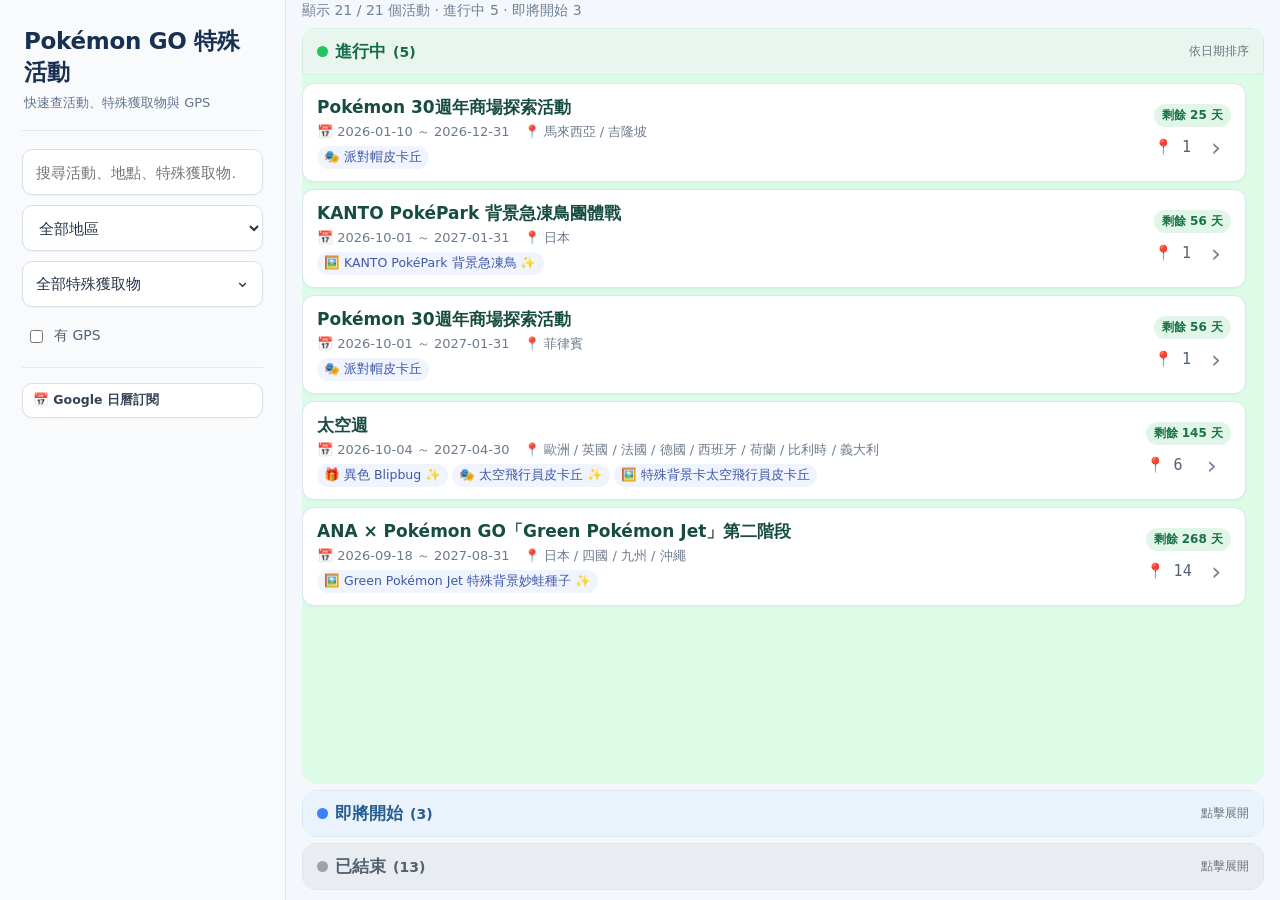
==== commit 3872415b: "Refresh active event sorting" ====
--- a/index.html
+++ b/index.html
@@ -6,4 +6,4 @@
 <div class="filters"><select id="region" aria-label="地區"><option value="">全部地區</option></select><details class="rewardfilter" id="rewardFilter"><summary id="rewardSummary">全部特殊獲取物</summary><div class="rewardmenu" id="rewardMenu"></div></details><label class="toggle"><input id="gpsOnly" type="checkbox"> 有 GPS</label></div>
 <details class="calendarbox"><summary class="btn calendarbtn">📅 Google 日曆訂閱</summary><div class="calendarhelp"><div>① 複製 ICS 訂閱網址</div><div>② Google Calendar「其他日曆」→「透過網址」</div><div>③ 貼上網址並新增日曆</div><input id="calendarUrl" class="calendarurl" type="text" readonly value="https://sometools-fox.github.io/pokemon-go-special-events/calendar.ics"><button id="copyCalendarUrl" class="btn primary" type="button">複製訂閱網址</button></div></details>
 </section><div class="summary" id="summary"></div><div id="events"></div><div id="empty" class="empty" hidden>找不到符合條件的活動</div></main></div></div>
-<div id="toast" class="toast"></div><script src="app.js?v=20261006-4"></script></body></html>+<div id="toast" class="toast"></div><script src="app.js?v=20261006-5"></script></body></html>
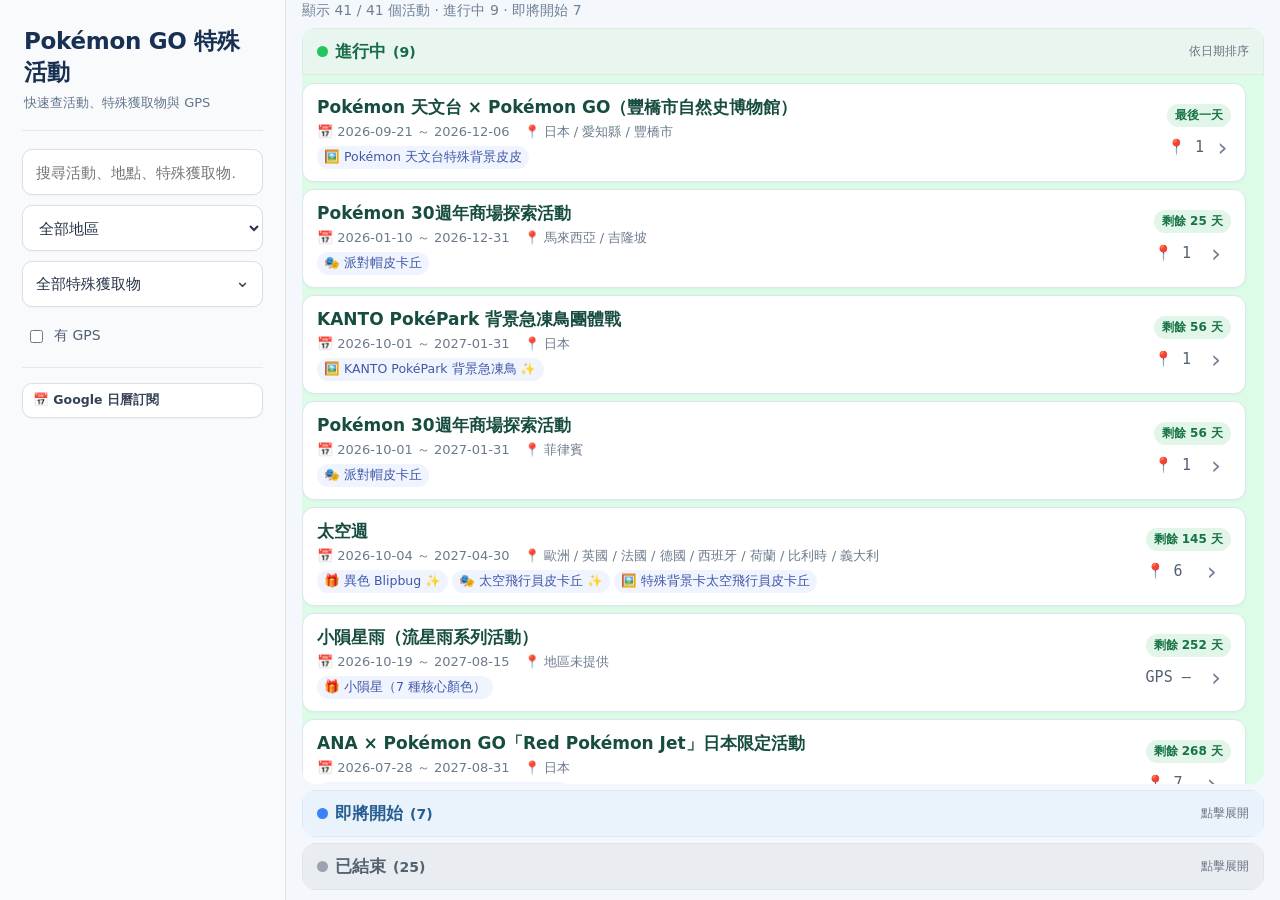
==== commit 41f02e0f: "Fix GPX export with GPX 1.1 creator and ordered track points" ====
--- a/index.html
+++ b/index.html
@@ -6,4 +6,4 @@
 <div class="filters"><select id="region" aria-label="地區"><option value="">全部地區</option></select><details class="rewardfilter" id="rewardFilter"><summary id="rewardSummary">全部特殊獲取物</summary><div class="rewardmenu" id="rewardMenu"></div></details><label class="toggle"><input id="gpsOnly" type="checkbox"> 有 GPS</label></div>
 <details class="calendarbox"><summary class="btn calendarbtn">📅 Google 日曆訂閱</summary><div class="calendarhelp"><div>① 複製 ICS 訂閱網址</div><div>② Google Calendar「其他日曆」→「透過網址」</div><div>③ 貼上網址並新增日曆</div><input id="calendarUrl" class="calendarurl" type="text" readonly value="https://sometools-fox.github.io/pokemon-go-special-events/calendar.ics"><button id="copyCalendarUrl" class="btn primary" type="button">複製訂閱網址</button></div></details>
 </section><div class="summary" id="summary"></div><div id="events"></div><div id="empty" class="empty" hidden>找不到符合條件的活動</div></main></div></div>
-<div id="toast" class="toast"></div><script src="app.js?v=20261006-5"></script></body></html>+<div id="toast" class="toast"></div><script src="gpx.js?v=20261108-1"></script><script src="app.js?v=20261108-1"></script></body></html>
--- a/style.css
+++ b/style.css
@@ -173,3 +173,9 @@
   .gpscount{color:#536174}
   .chevron{color:#718096}
 }
+
+/* Detail pages must use normal document scrolling on desktop. */
+@media(min-width:801px){body:has(#eventDetail){height:auto;min-height:100%;overflow-y:auto;overflow-x:hidden}body:has(#eventDetail) main.wrap{padding-bottom:24px}}
+
+/* Detail page is a normal scrolling document; keep list-page viewport rules isolated. */
+@media(min-width:801px){html:has(body.detailPage){height:auto;min-height:100%;overflow-y:auto;overflow-x:hidden}body.detailPage{height:auto;min-height:100vh;overflow-y:auto;overflow-x:hidden}body.detailPage main.wrap{height:auto;min-height:0;overflow:visible;padding-bottom:32px}}
